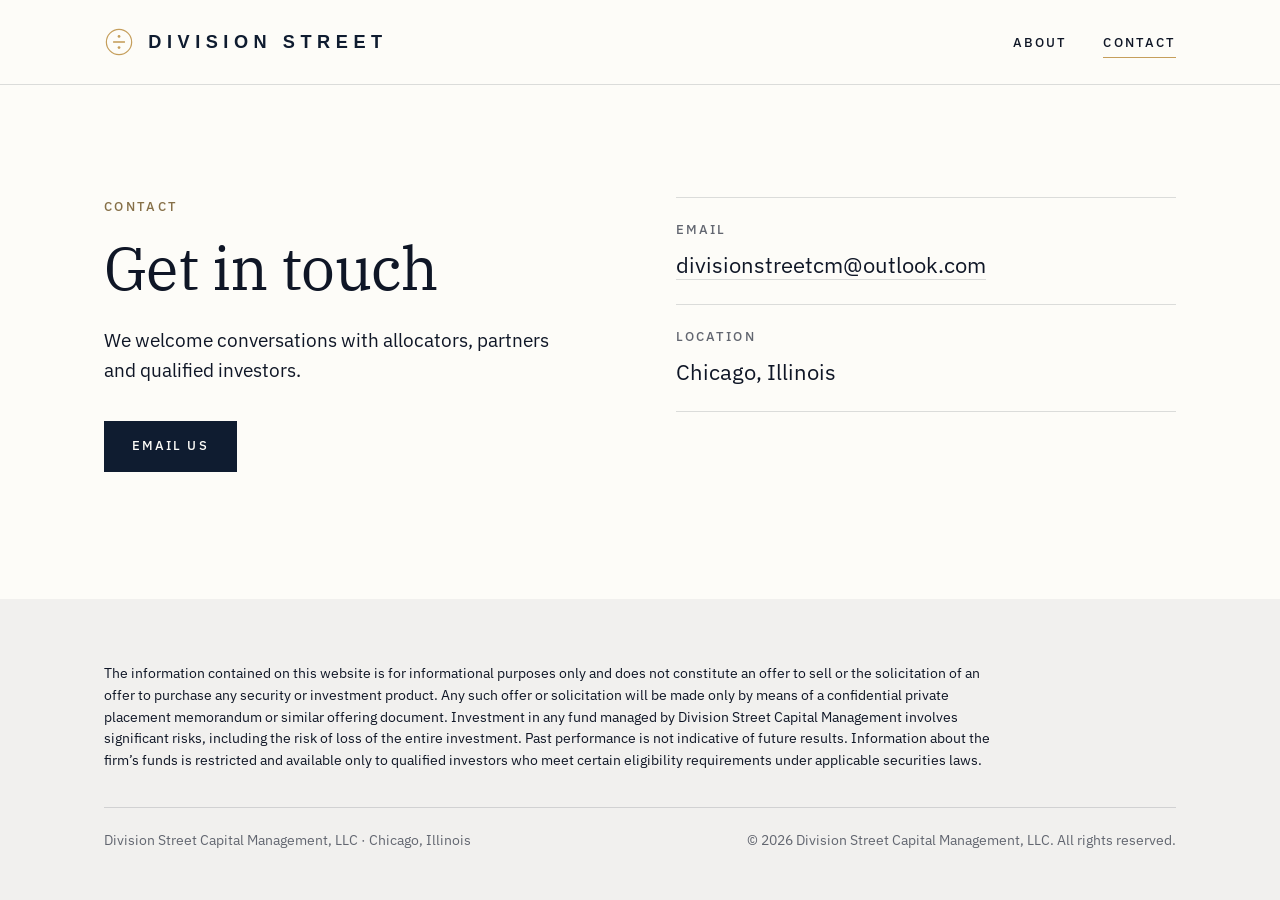
==== contact.html @ 34981964 "Add files via upload" ====
<!doctype html>
<html lang="en">
<head>
<meta charset="utf-8">
<meta name="viewport" content="width=device-width, initial-scale=1">
<title>Contact · Division Street Capital Management</title>
<meta name="description" content="Division Street Capital Management is a Chicago investment management firm whose flagship hedge fund is run by AI agents under the oversight of the firm's partners.">
<link rel="icon" href="mark.svg" type="image/svg+xml">
<link rel="preconnect" href="https://fonts.googleapis.com">
<link rel="preconnect" href="https://fonts.gstatic.com" crossorigin>
<link href="https://fonts.googleapis.com/css2?family=IBM+Plex+Sans:wght@400;500&family=IBM+Plex+Serif:wght@400&display=swap" rel="stylesheet">
<link rel="stylesheet" href="style.css">
</head>
<body>
<header>
  <div class="wrap bar">
    <a class="logo" href="/"><img src="logo.svg" alt="Division Street" width="716" height="76"></a>
    <nav aria-label="Main">
      <ul>
        <li><a href="/">ABOUT</a></li>
        <li><a href="/contact.html" aria-current="page">CONTACT</a></li>
      </ul>
    </nav>
  </div>
</header>
<main>
  <section class="contact">
    <div class="wrap two">
      <div>
        <p class="eyebrow">Contact</p>
        <h2>Get in touch</h2>
        <p class="lead">We welcome conversations with allocators, partners and qualified investors.</p>
        <a class="cta" href="mailto:divisionstreetcm@outlook.com">EMAIL US</a>
      </div>
      <dl>
        <div><dt>EMAIL</dt><dd><a href="mailto:divisionstreetcm@outlook.com">divisionstreetcm@outlook.com</a></dd></div>
        <div><dt>LOCATION</dt><dd>Chicago, Illinois</dd></div>
      </dl>
    </div>
  </section>
</main>
<footer>
  <div class="wrap">
    <p class="legal">The information contained on this website is for informational purposes only and does not constitute an offer to sell or the solicitation of an offer to purchase any security or investment product. Any such offer or solicitation will be made only by means of a confidential private placement memorandum or similar offering document. Investment in any fund managed by Division Street Capital Management involves significant risks, including the risk of loss of the entire investment. Past performance is not indicative of future results. Information about the firm’s funds is restricted and available only to qualified investors who meet certain eligibility requirements under applicable securities laws.</p>
    <div class="entities">
      <span>Division Street Capital Management, LLC · Chicago, Illinois</span>
      <span>© 2026 Division Street Capital Management, LLC. All rights reserved.</span>
    </div>
  </div>
</footer>
</body>
</html>
---- style.css ----
:root {
  --navy: #0F1C30;
  --ink: #0F1626;
  --cream: #FDFCF8;
  --stone: #F1F0EE;
  --gold: #C59E5B;
  --gold-text: #867048;
  --slate: #626670;
  --line: rgba(15, 22, 38, 0.14);
  --serif: "IBM Plex Serif", Georgia, serif;
  --sans: "IBM Plex Sans", Helvetica, Arial, sans-serif;
}
* { box-sizing: border-box; }
body {
  margin: 0;
  background: var(--cream);
  color: var(--ink);
  font-family: var(--sans);
  font-size: 16px;
  line-height: 1.6;
  -webkit-font-smoothing: antialiased;
  min-height: 100vh;
  display: flex;
  flex-direction: column;
}
main { flex: 1; }
a { color: inherit; }
.wrap { max-width: 1120px; margin: 0 auto; padding: 0 24px; }
.eyebrow {
  font-size: 13px; letter-spacing: 0.18em; text-transform: uppercase;
  color: var(--gold-text); font-weight: 500; margin: 0 0 18px;
}
h1, h2, h3 { font-family: var(--serif); font-weight: 400; margin: 0; }
h2 { font-size: clamp(36px, 5vw, 60px); line-height: 1.08; letter-spacing: -0.01em; }

/* Header */
header { background: var(--cream); border-bottom: 1px solid var(--line); }
.bar { display: flex; align-items: center; justify-content: space-between; gap: 24px; height: 84px; }
.logo { display: block; line-height: 0; }
.logo img { height: 30px; width: auto; display: block; }
nav ul { list-style: none; display: flex; gap: 36px; margin: 0; padding: 0; }
nav a {
  text-decoration: none; font-size: 13px; letter-spacing: 0.16em; font-weight: 500;
  padding: 6px 0; border-bottom: 1px solid transparent;
}
nav a:hover, nav a:focus-visible { border-bottom-color: var(--ink); }
nav a[aria-current="page"] { border-bottom-color: var(--gold); }

/* Hero */
.hero { background: var(--navy); color: var(--cream); padding: 112px 0 120px; }
.hero .mark { width: 64px; height: 64px; display: block; margin-bottom: 36px; }
.hero h1 { font-size: clamp(48px, 8vw, 84px); line-height: 1.02; }
.hero .sub { font-family: var(--serif); font-size: clamp(20px, 2.6vw, 28px); color: rgba(253,252,248,0.72); margin: 12px 0 0; }
.hero .lede { font-size: 20px; max-width: 560px; margin: 32px 0 0; }
.hero .eyebrow { color: var(--gold); }

/* About */
.about { background: var(--stone); padding: 104px 0; }
.two { display: grid; grid-template-columns: 1fr 1fr; gap: 72px; align-items: start; }
.about .intro { font-size: 20px; margin: 0; }

/* Team */
.team { padding: 104px 0; }
.team h2 { margin-bottom: 60px; }
.people { display: grid; grid-template-columns: 1fr 1fr; gap: 56px; }
.person { border-top: 1px solid var(--ink); padding-top: 28px; }
.person h3 { font-size: 32px; }
.person .role { font-size: 13px; letter-spacing: 0.16em; color: var(--gold-text); font-weight: 500; margin: 10px 0 20px; }
.person p { margin: 0; }

/* Contact */
.contact { padding: 112px 0 120px; }
.contact .lead { font-size: 19px; margin: 24px 0 0; max-width: 460px; }
.contact dl { margin: 0; }
.contact dl > div { padding: 22px 0; border-top: 1px solid var(--line); }
.contact dl > div:last-child { border-bottom: 1px solid var(--line); }
.contact dt { font-size: 13px; letter-spacing: 0.16em; color: var(--slate); font-weight: 500; margin-bottom: 6px; }
.contact dd { margin: 0; font-size: 22px; }
.contact dd a { text-decoration: none; border-bottom: 1px solid var(--line); }
.contact dd a:hover { border-bottom-color: var(--ink); }
.cta {
  display: inline-block; margin-top: 36px; text-decoration: none;
  background: var(--navy); color: var(--cream);
  padding: 15px 28px; font-size: 13px; letter-spacing: 0.16em; font-weight: 500;
}
.cta:hover, .cta:focus-visible { background: #1d2c45; }

/* Footer */
footer { background: var(--stone); padding: 64px 0 48px; font-size: 13.5px; }
footer .legal { max-width: 900px; margin: 0 0 36px; }
footer .entities { padding-top: 22px; border-top: 1px solid var(--line); display: flex; flex-wrap: wrap; justify-content: space-between; gap: 12px; color: var(--slate); }

@media (max-width: 860px) {
  .two, .people { grid-template-columns: 1fr; gap: 40px; }
}
@media (max-width: 620px) {
  .wrap { padding: 0 16px; }
  .bar { height: auto; padding-top: 16px; padding-bottom: 16px; flex-direction: column; align-items: flex-start; gap: 12px; }
  .logo img { height: 22px; }
  nav ul { gap: 24px; }
  .hero { padding: 72px 0 80px; }
  .about, .team, .contact { padding: 72px 0; }
}
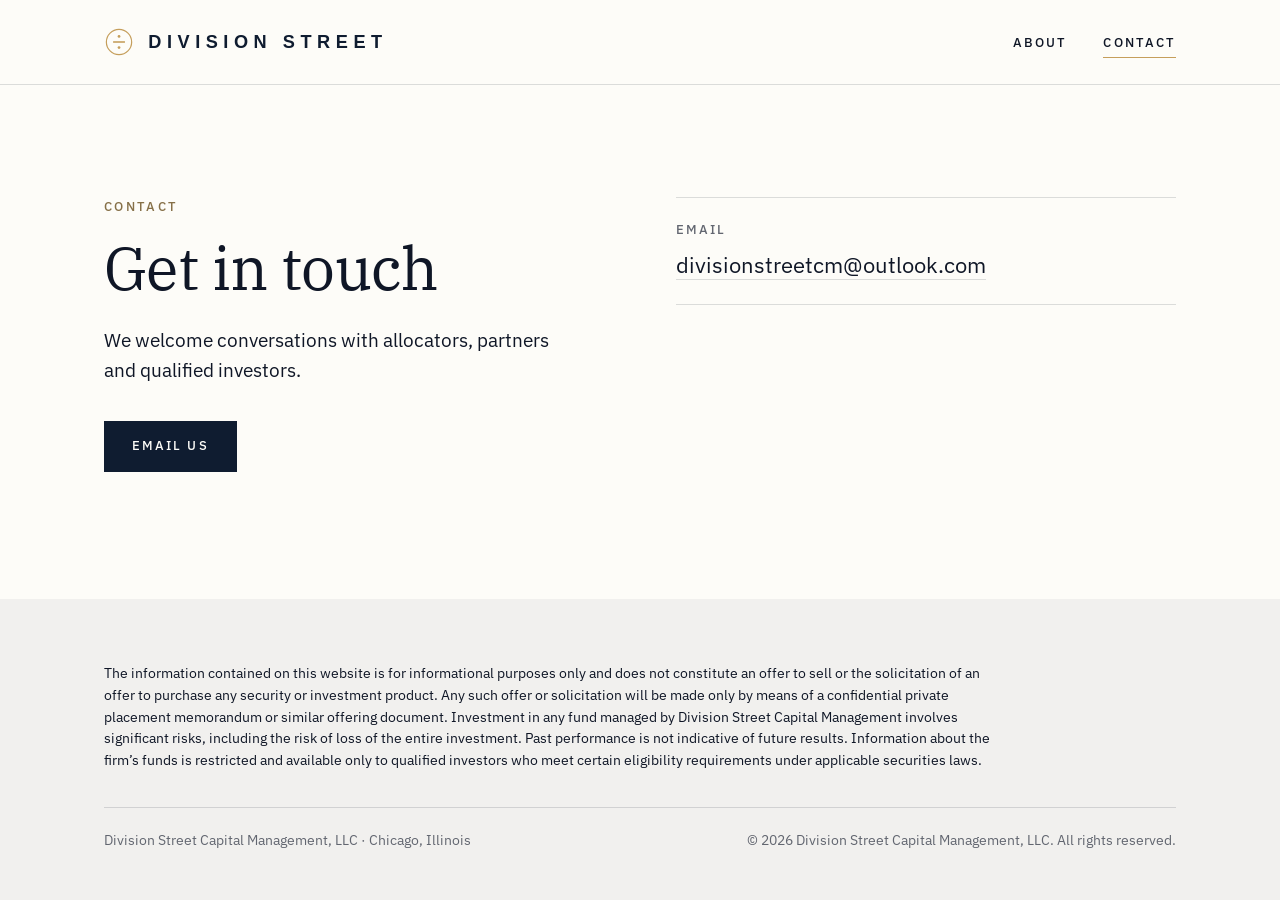
==== commit bf235816: "Add files via upload" ====
--- a/contact.html
+++ b/contact.html
@@ -4,7 +4,7 @@
 <meta charset="utf-8">
 <meta name="viewport" content="width=device-width, initial-scale=1">
 <title>Contact · Division Street Capital Management</title>
-<meta name="description" content="Division Street Capital Management is a Chicago investment management firm whose flagship hedge fund is run by AI agents under the oversight of the firm's partners.">
+<meta name="description" content="Division Street Capital Management is a Chicago-based investment management firm.">
 <link rel="icon" href="mark.svg" type="image/svg+xml">
 <link rel="preconnect" href="https://fonts.googleapis.com">
 <link rel="preconnect" href="https://fonts.gstatic.com" crossorigin>
@@ -34,7 +34,6 @@
       </div>
       <dl>
         <div><dt>EMAIL</dt><dd><a href="mailto:divisionstreetcm@outlook.com">divisionstreetcm@outlook.com</a></dd></div>
-        <div><dt>LOCATION</dt><dd>Chicago, Illinois</dd></div>
       </dl>
     </div>
   </section>
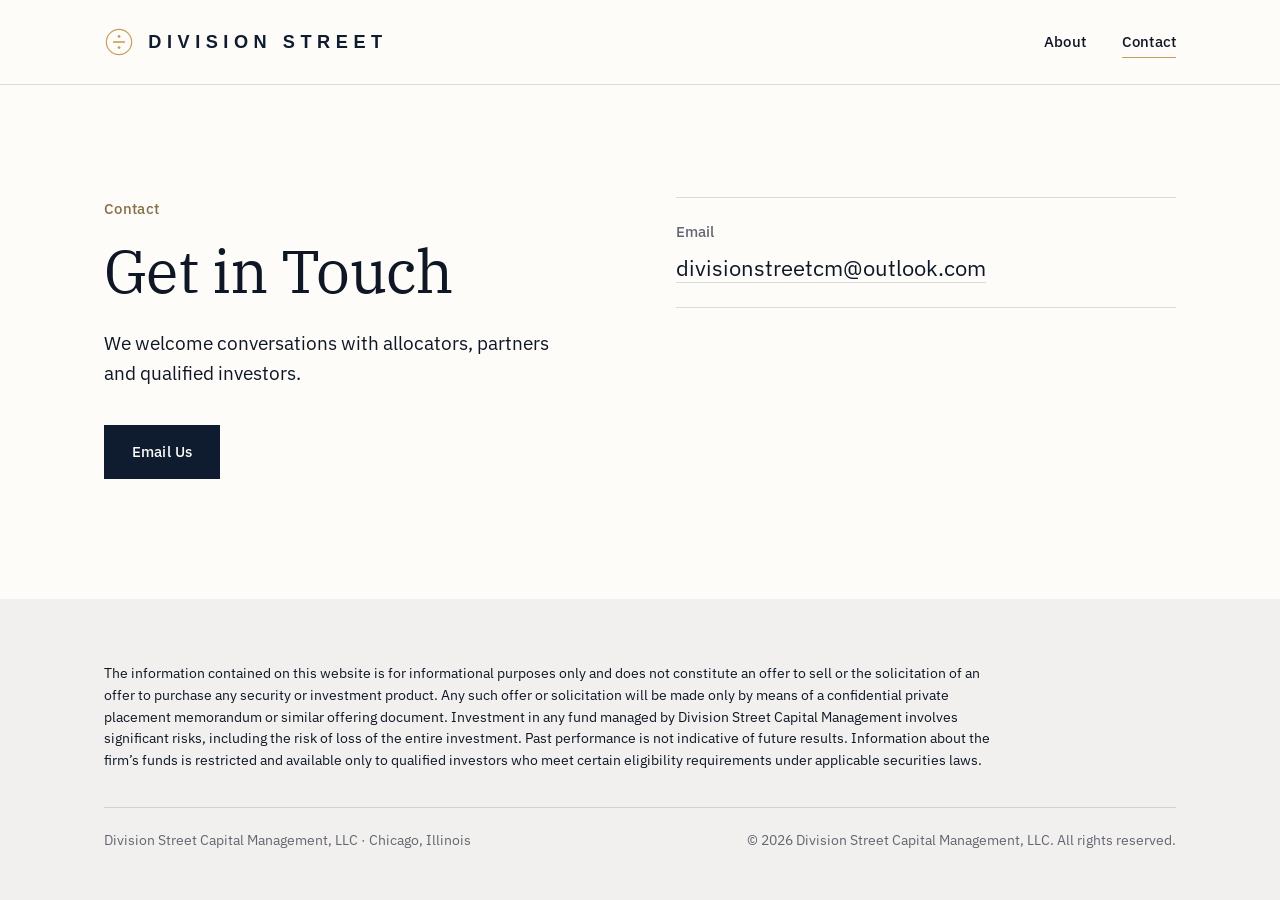
==== commit 21ce6dff: "Add files via upload" ====
--- a/contact.html
+++ b/contact.html
@@ -17,8 +17,8 @@
     <a class="logo" href="/"><img src="logo.svg" alt="Division Street" width="716" height="76"></a>
     <nav aria-label="Main">
       <ul>
-        <li><a href="/">ABOUT</a></li>
-        <li><a href="/contact.html" aria-current="page">CONTACT</a></li>
+        <li><a href="/">About</a></li>
+        <li><a href="/contact.html" aria-current="page">Contact</a></li>
       </ul>
     </nav>
   </div>
@@ -28,12 +28,12 @@
     <div class="wrap two">
       <div>
         <p class="eyebrow">Contact</p>
-        <h2>Get in touch</h2>
+        <h2>Get in Touch</h2>
         <p class="lead">We welcome conversations with allocators, partners and qualified investors.</p>
-        <a class="cta" href="mailto:divisionstreetcm@outlook.com">EMAIL US</a>
+        <a class="cta" href="mailto:divisionstreetcm@outlook.com">Email Us</a>
       </div>
       <dl>
-        <div><dt>EMAIL</dt><dd><a href="mailto:divisionstreetcm@outlook.com">divisionstreetcm@outlook.com</a></dd></div>
+        <div><dt>Email</dt><dd><a href="mailto:divisionstreetcm@outlook.com">divisionstreetcm@outlook.com</a></dd></div>
       </dl>
     </div>
   </section>
--- a/style.css
+++ b/style.css
@@ -27,7 +27,7 @@
 a { color: inherit; }
 .wrap { max-width: 1120px; margin: 0 auto; padding: 0 24px; }
 .eyebrow {
-  font-size: 13px; letter-spacing: 0.18em; text-transform: uppercase;
+  font-size: 15px; letter-spacing: 0.02em;
   color: var(--gold-text); font-weight: 500; margin: 0 0 18px;
 }
 h1, h2, h3 { font-family: var(--serif); font-weight: 400; margin: 0; }
@@ -40,7 +40,7 @@
 .logo img { height: 30px; width: auto; display: block; }
 nav ul { list-style: none; display: flex; gap: 36px; margin: 0; padding: 0; }
 nav a {
-  text-decoration: none; font-size: 13px; letter-spacing: 0.16em; font-weight: 500;
+  text-decoration: none; font-size: 15px; letter-spacing: 0.01em; font-weight: 500;
   padding: 6px 0; border-bottom: 1px solid transparent;
 }
 nav a:hover, nav a:focus-visible { border-bottom-color: var(--ink); }
@@ -57,15 +57,16 @@
 /* About */
 .about { background: var(--stone); padding: 104px 0; }
 .two { display: grid; grid-template-columns: 1fr 1fr; gap: 72px; align-items: start; }
-.about .intro { font-size: 20px; margin: 0; }
+.about .intro { font-size: 22px; line-height: 1.55; margin: 0; max-width: 760px; }
+.about .intro.note { font-size: 16px; color: var(--slate); margin-top: 24px; }
 
 /* Team */
 .team { padding: 104px 0; }
 .team h2 { margin-bottom: 60px; }
 .people { display: grid; grid-template-columns: 1fr 1fr; gap: 56px; }
-.person { border-top: 1px solid var(--ink); padding-top: 28px; }
-.person h3 { font-size: 32px; }
-.person .role { font-size: 13px; letter-spacing: 0.16em; color: var(--gold-text); font-weight: 500; margin: 10px 0 20px; }
+.person { border-top: 1px solid var(--ink); padding-top: 24px; max-width: 520px; }
+.person h3 { font-size: 28px; }
+.person .role { font-size: 15px; color: var(--gold-text); font-weight: 500; margin: 6px 0 12px; }
 .person p { margin: 0; }
 
 /* Contact */
@@ -74,14 +75,14 @@
 .contact dl { margin: 0; }
 .contact dl > div { padding: 22px 0; border-top: 1px solid var(--line); }
 .contact dl > div:last-child { border-bottom: 1px solid var(--line); }
-.contact dt { font-size: 13px; letter-spacing: 0.16em; color: var(--slate); font-weight: 500; margin-bottom: 6px; }
+.contact dt { font-size: 15px; color: var(--slate); font-weight: 500; margin-bottom: 6px; }
 .contact dd { margin: 0; font-size: 22px; }
 .contact dd a { text-decoration: none; border-bottom: 1px solid var(--line); }
 .contact dd a:hover { border-bottom-color: var(--ink); }
 .cta {
   display: inline-block; margin-top: 36px; text-decoration: none;
   background: var(--navy); color: var(--cream);
-  padding: 15px 28px; font-size: 13px; letter-spacing: 0.16em; font-weight: 500;
+  padding: 15px 28px; font-size: 15px; letter-spacing: 0.01em; font-weight: 500;
 }
 .cta:hover, .cta:focus-visible { background: #1d2c45; }
 
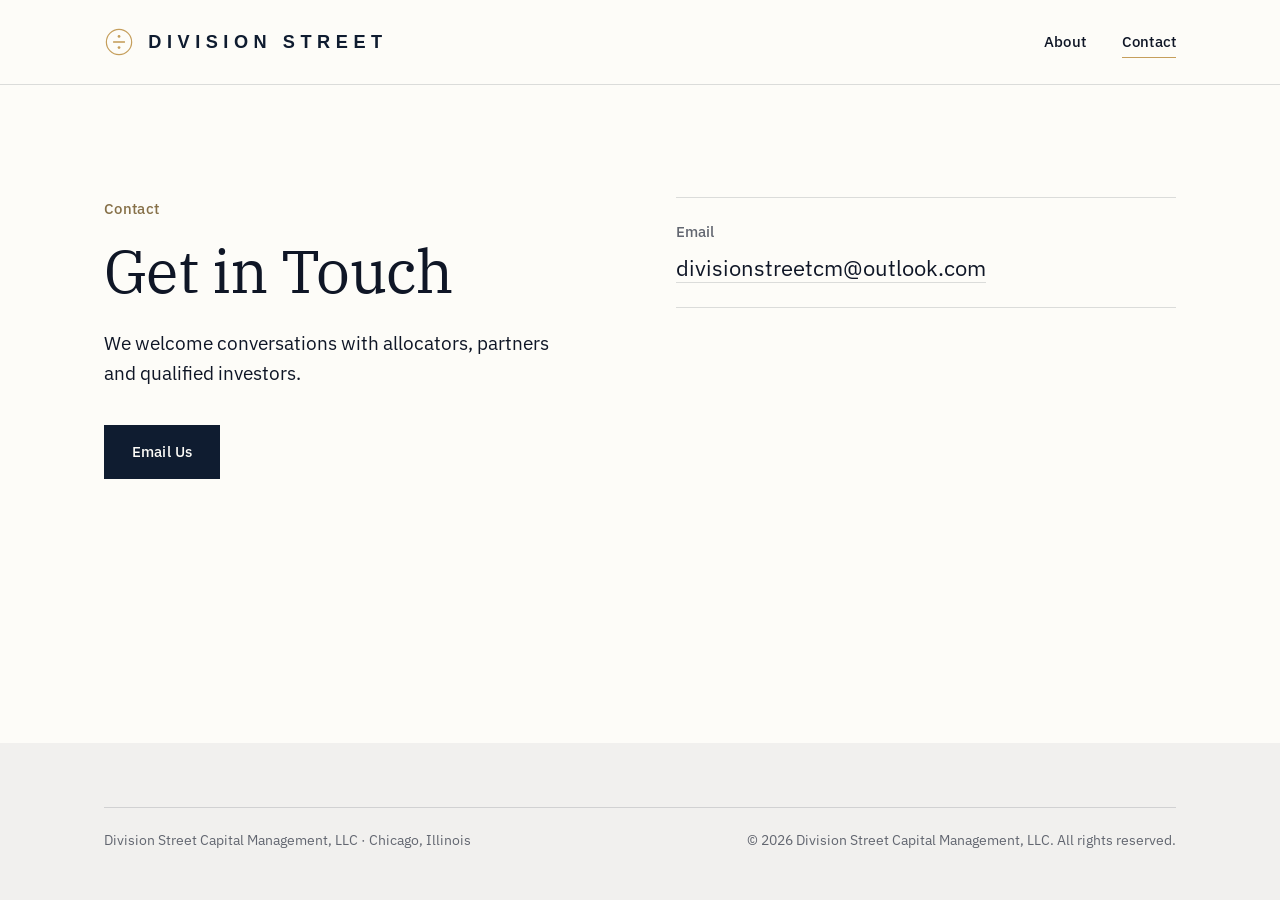
==== commit fb07bbf9: "Add files via upload" ====
--- a/contact.html
+++ b/contact.html
@@ -40,7 +40,6 @@
 </main>
 <footer>
   <div class="wrap">
-    <p class="legal">The information contained on this website is for informational purposes only and does not constitute an offer to sell or the solicitation of an offer to purchase any security or investment product. Any such offer or solicitation will be made only by means of a confidential private placement memorandum or similar offering document. Investment in any fund managed by Division Street Capital Management involves significant risks, including the risk of loss of the entire investment. Past performance is not indicative of future results. Information about the firm’s funds is restricted and available only to qualified investors who meet certain eligibility requirements under applicable securities laws.</p>
     <div class="entities">
       <span>Division Street Capital Management, LLC · Chicago, Illinois</span>
       <span>© 2026 Division Street Capital Management, LLC. All rights reserved.</span>
--- a/style.css
+++ b/style.css
@@ -47,7 +47,12 @@
 nav a[aria-current="page"] { border-bottom-color: var(--gold); }
 
 /* Hero */
-.hero { background: var(--navy); color: var(--cream); padding: 112px 0 120px; }
+.hero {
+  color: var(--cream); padding: 112px 0 120px;
+  background-color: var(--navy);
+  background-image: linear-gradient(90deg, rgba(15,28,48,0.92) 0%, rgba(15,28,48,0.72) 45%, rgba(15,28,48,0.25) 100%), url("skyline.webp");
+  background-size: cover; background-position: center 55%;
+}
 .hero .mark { width: 64px; height: 64px; display: block; margin-bottom: 36px; }
 .hero h1 { font-size: clamp(48px, 8vw, 84px); line-height: 1.02; }
 .hero .sub { font-family: var(--serif); font-size: clamp(20px, 2.6vw, 28px); color: rgba(253,252,248,0.72); margin: 12px 0 0; }
@@ -95,6 +100,7 @@
   .two, .people { grid-template-columns: 1fr; gap: 40px; }
 }
 @media (max-width: 620px) {
+  .hero { background-image: linear-gradient(180deg, rgba(15,28,48,0.85), rgba(15,28,48,0.6)), url("skyline.webp"); }
   .wrap { padding: 0 16px; }
   .bar { height: auto; padding-top: 16px; padding-bottom: 16px; flex-direction: column; align-items: flex-start; gap: 12px; }
   .logo img { height: 22px; }
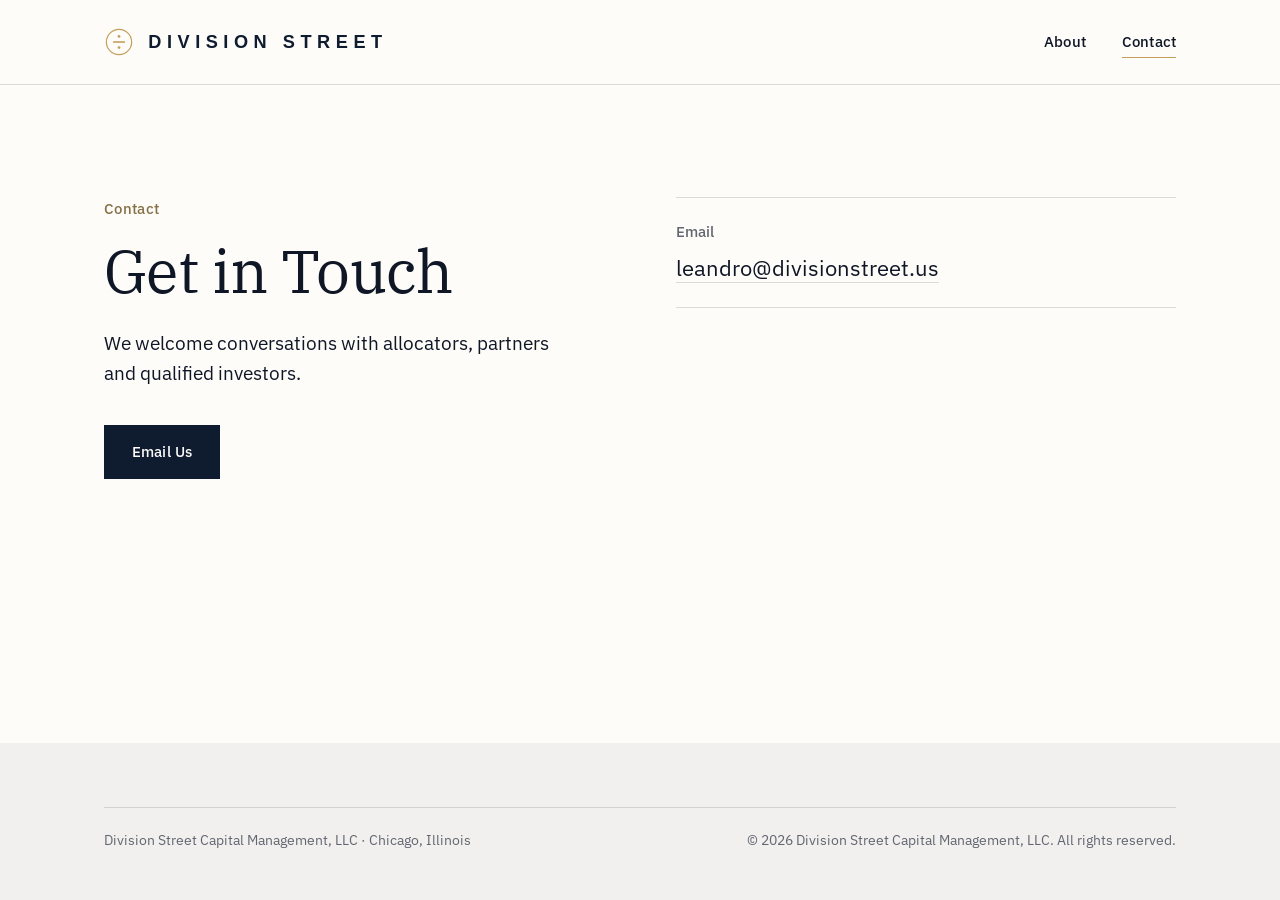
==== commit b1edc283: "Add files via upload" ====
--- a/contact.html
+++ b/contact.html
@@ -30,10 +30,10 @@
         <p class="eyebrow">Contact</p>
         <h2>Get in Touch</h2>
         <p class="lead">We welcome conversations with allocators, partners and qualified investors.</p>
-        <a class="cta" href="mailto:divisionstreetcm@outlook.com">Email Us</a>
+        <a class="cta" href="mailto:leandro@divisionstreet.us">Email Us</a>
       </div>
       <dl>
-        <div><dt>Email</dt><dd><a href="mailto:divisionstreetcm@outlook.com">divisionstreetcm@outlook.com</a></dd></div>
+        <div><dt>Email</dt><dd><a href="mailto:leandro@divisionstreet.us">leandro@divisionstreet.us</a></dd></div>
       </dl>
     </div>
   </section>
